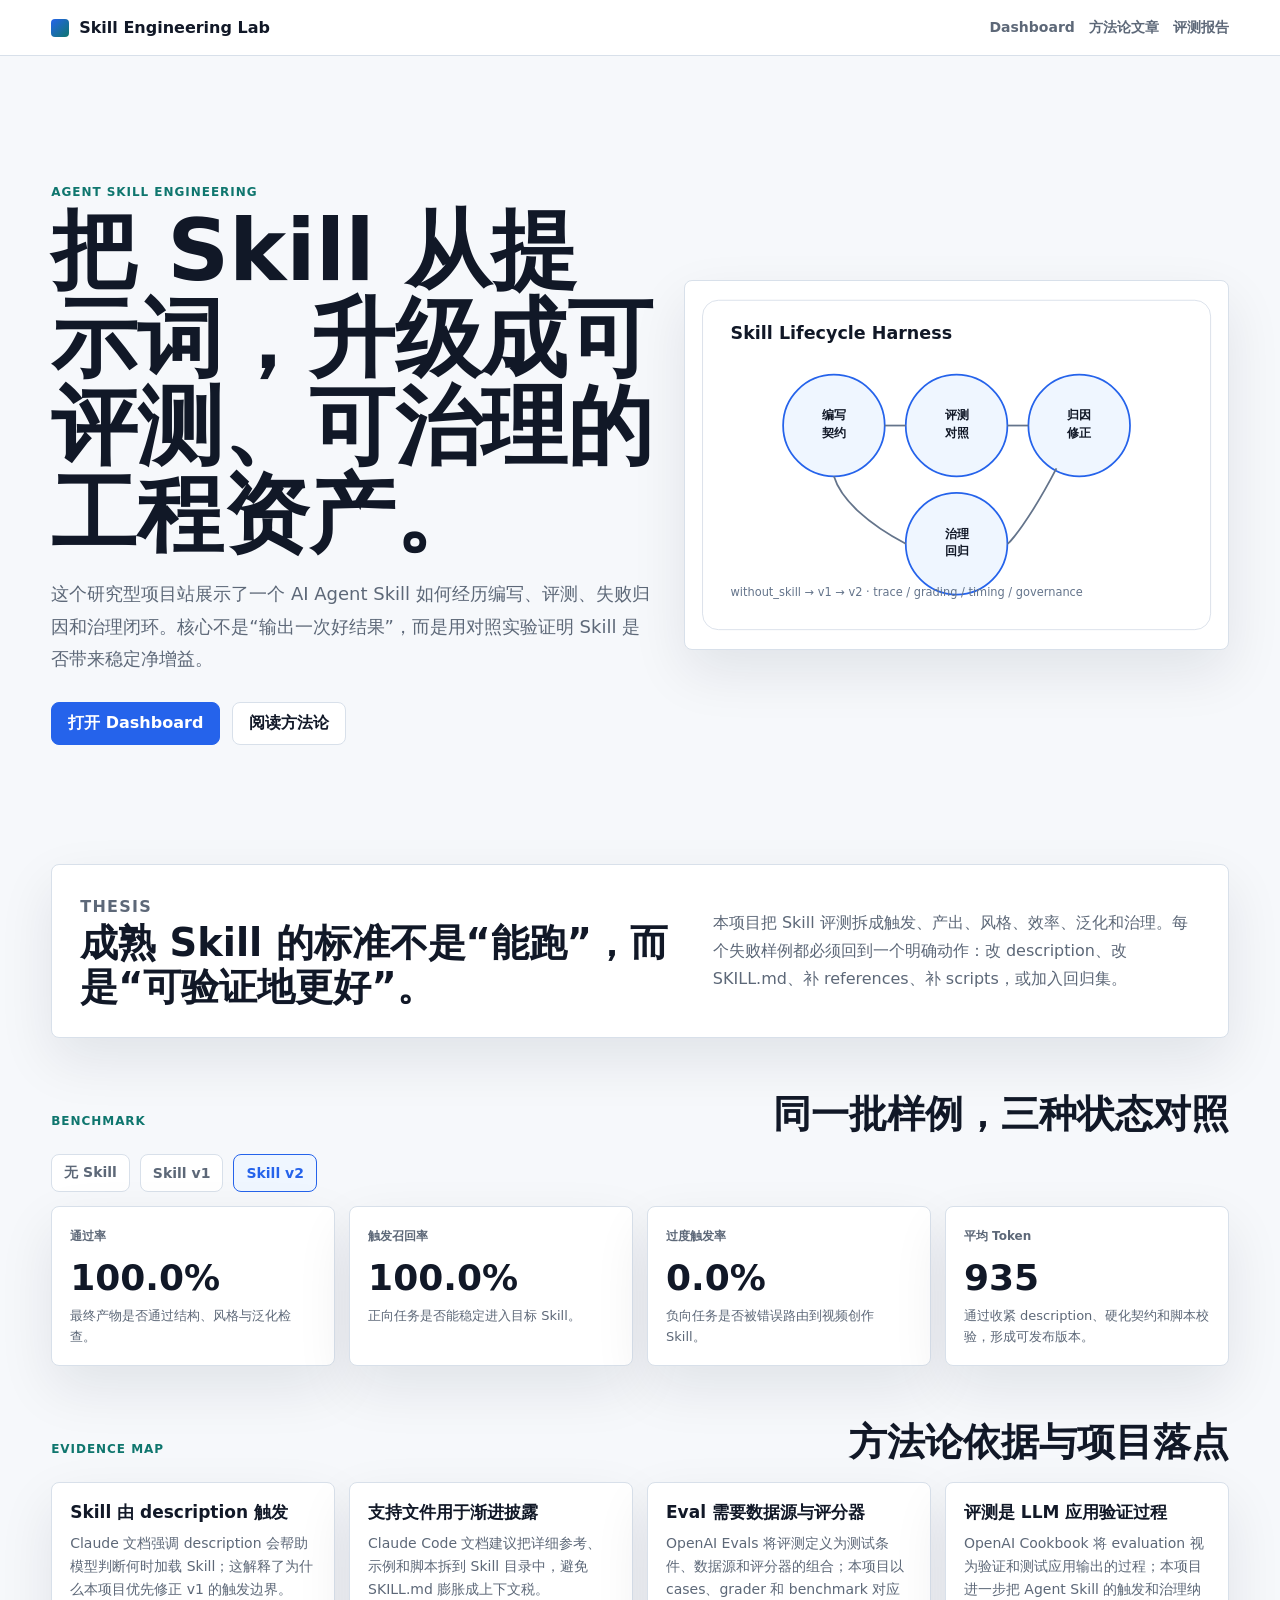
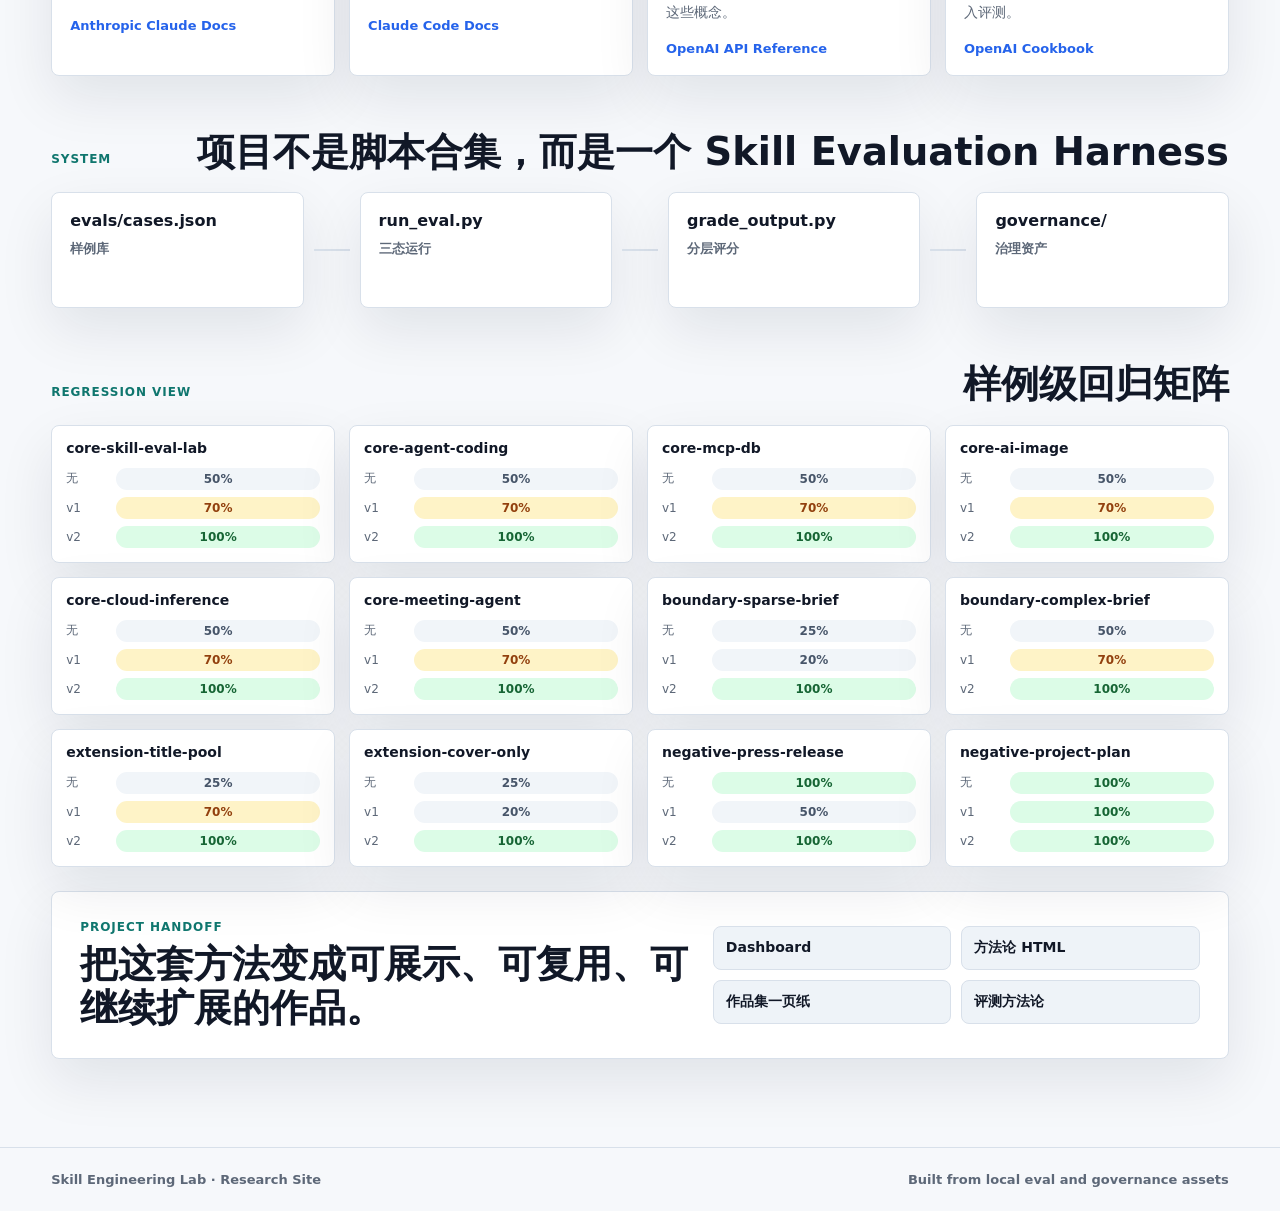
==== index.html @ 162568ef "Prepare Vercel static deployment" ====
<!doctype html>
<html lang="zh-CN">
  <head>
    <meta charset="utf-8" />
    <meta name="viewport" content="width=device-width, initial-scale=1" />
    <meta http-equiv="refresh" content="0; url=./site/index.html" />
    <title>Skill Engineering Lab</title>
    <style>
      :root {
        color-scheme: light;
        --bg: #f6f8fb;
        --ink: #111827;
        --muted: #5d6878;
        --line: #d8e0ea;
        --blue: #2563eb;
        --teal: #0f766e;
      }

      * {
        box-sizing: border-box;
      }

      body {
        min-height: 100vh;
        margin: 0;
        display: grid;
        place-items: center;
        padding: 32px;
        font-family:
          Inter, ui-sans-serif, system-ui, -apple-system, BlinkMacSystemFont,
          "Segoe UI", "PingFang SC", "Hiragino Sans GB", sans-serif;
        background:
          linear-gradient(135deg, rgba(37, 99, 235, 0.08), transparent 34%),
          linear-gradient(315deg, rgba(15, 118, 110, 0.1), transparent 42%),
          var(--bg);
        color: var(--ink);
      }

      main {
        width: min(680px, 100%);
        border: 1px solid var(--line);
        background: rgba(255, 255, 255, 0.92);
        padding: 36px;
        box-shadow: 0 22px 55px rgba(15, 23, 42, 0.09);
      }

      .eyebrow {
        margin: 0 0 14px;
        font-size: 12px;
        font-weight: 800;
        letter-spacing: 0.18em;
        text-transform: uppercase;
        color: var(--teal);
      }

      h1 {
        margin: 0;
        font-size: clamp(32px, 6vw, 56px);
        line-height: 1.02;
        letter-spacing: 0;
      }

      p {
        margin: 18px 0 0;
        color: var(--muted);
        font-size: 16px;
        line-height: 1.8;
      }

      a {
        display: inline-flex;
        align-items: center;
        justify-content: center;
        margin-top: 24px;
        min-height: 44px;
        padding: 0 18px;
        border: 1px solid var(--blue);
        background: var(--blue);
        color: #fff;
        font-weight: 800;
        text-decoration: none;
      }
    </style>
  </head>
  <body>
    <main>
      <p class="eyebrow">Agent Skill Engineering</p>
      <h1>Skill Engineering Lab</h1>
      <p>正在进入研究型项目站。若浏览器没有自动跳转，请点击下方入口。</p>
      <a href="./site/index.html">打开项目站点</a>
    </main>
  </body>
</html>
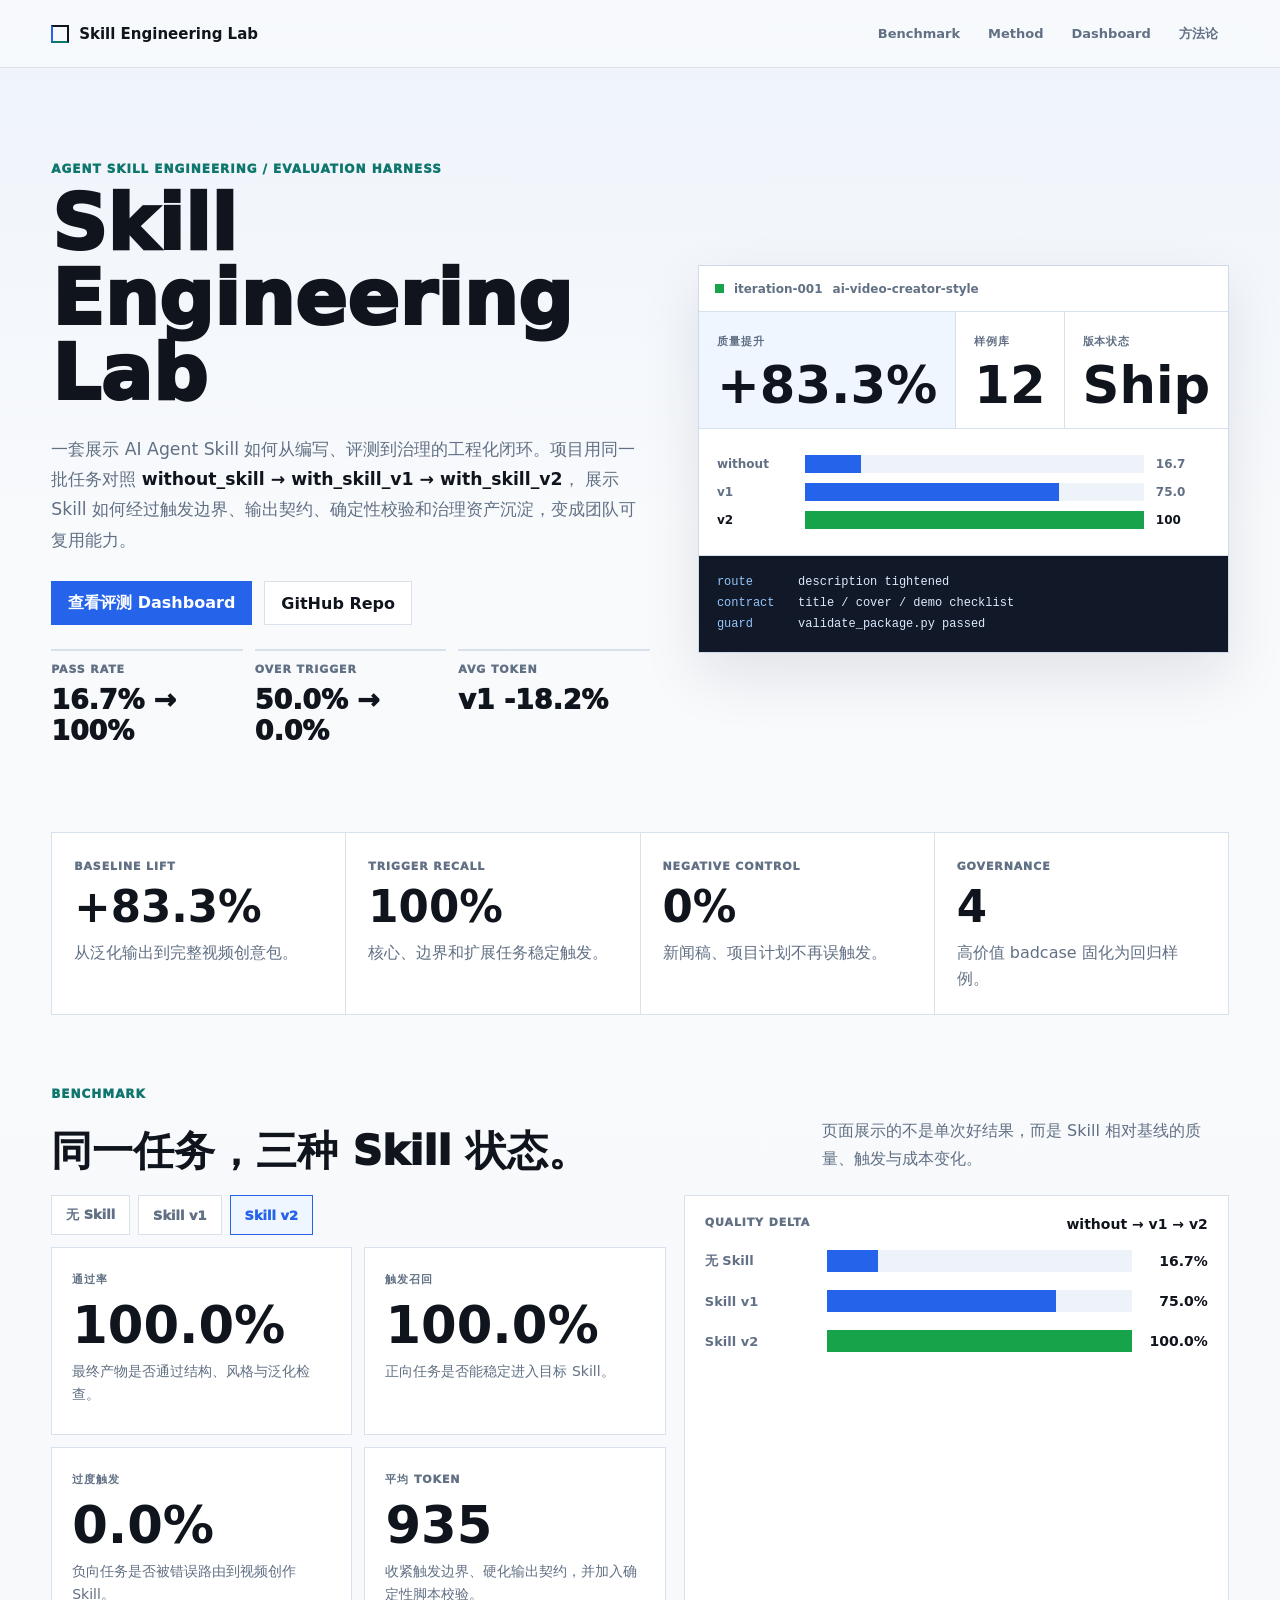
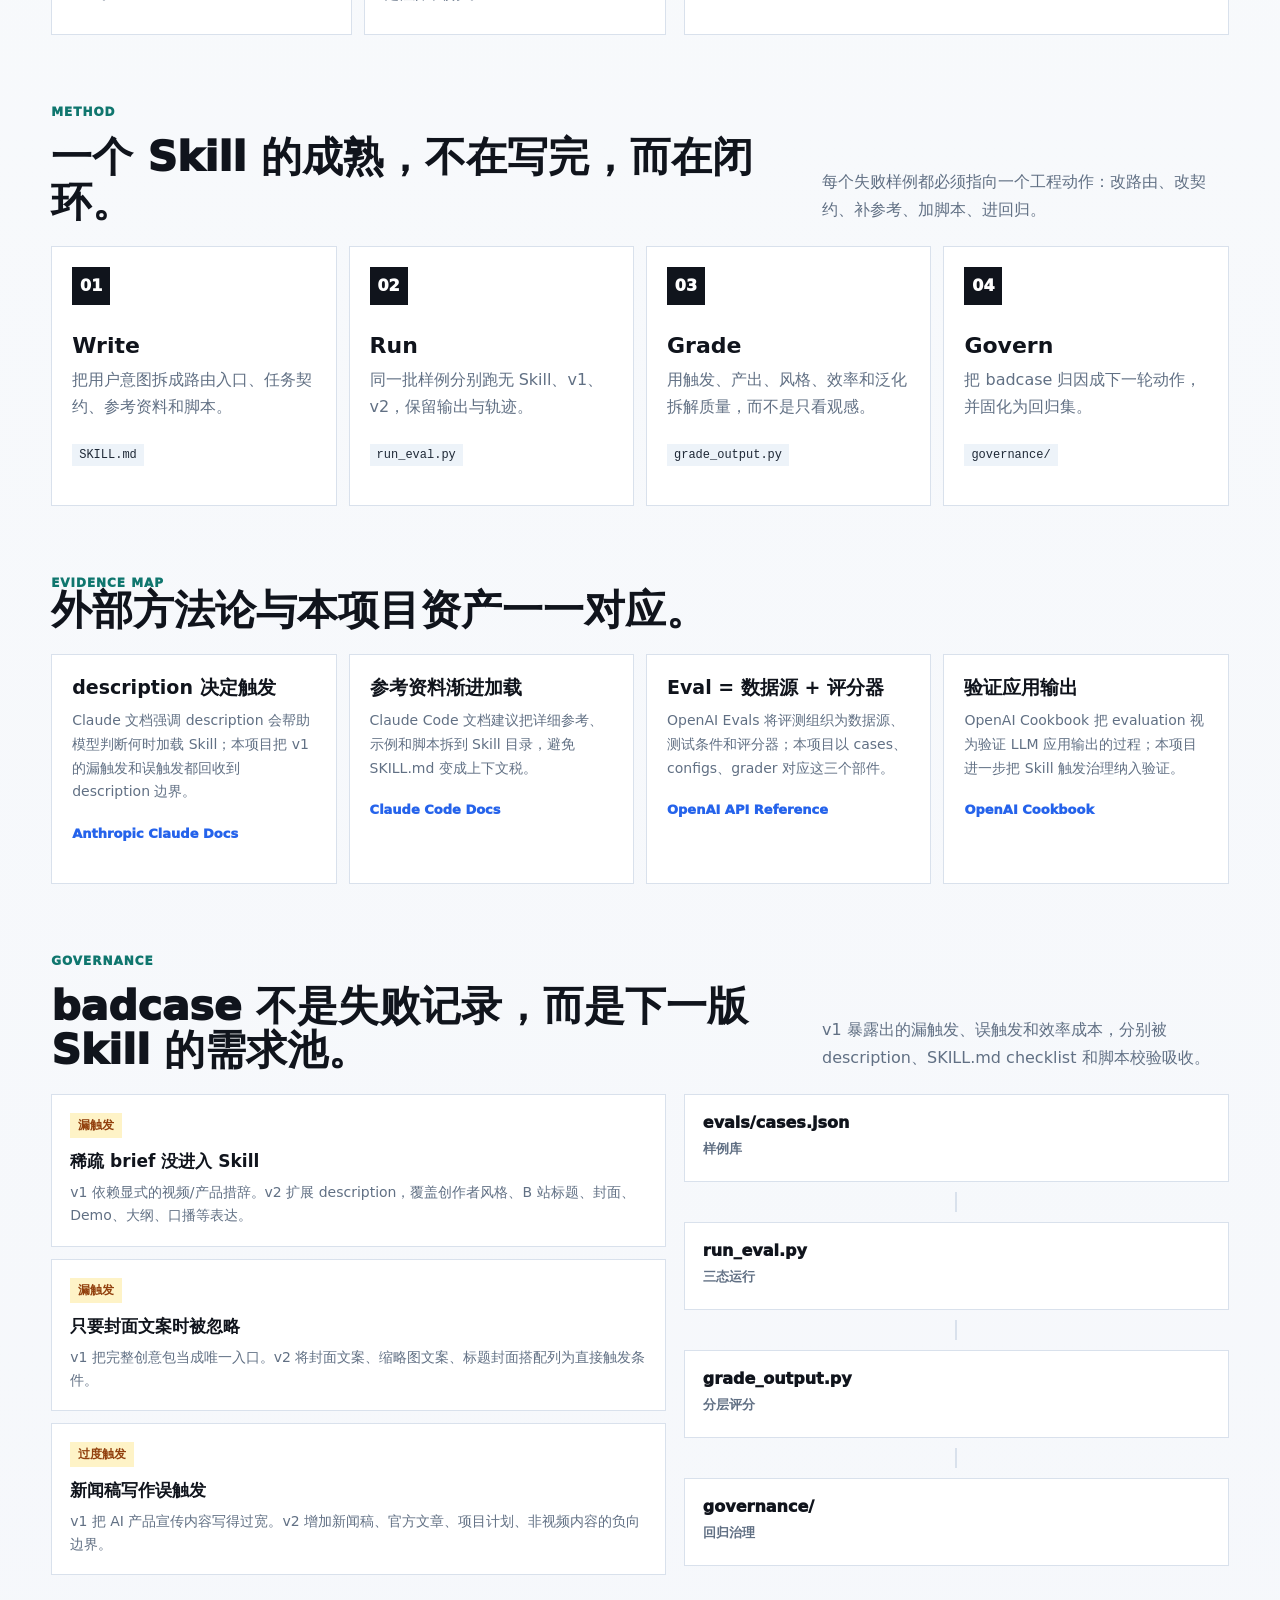
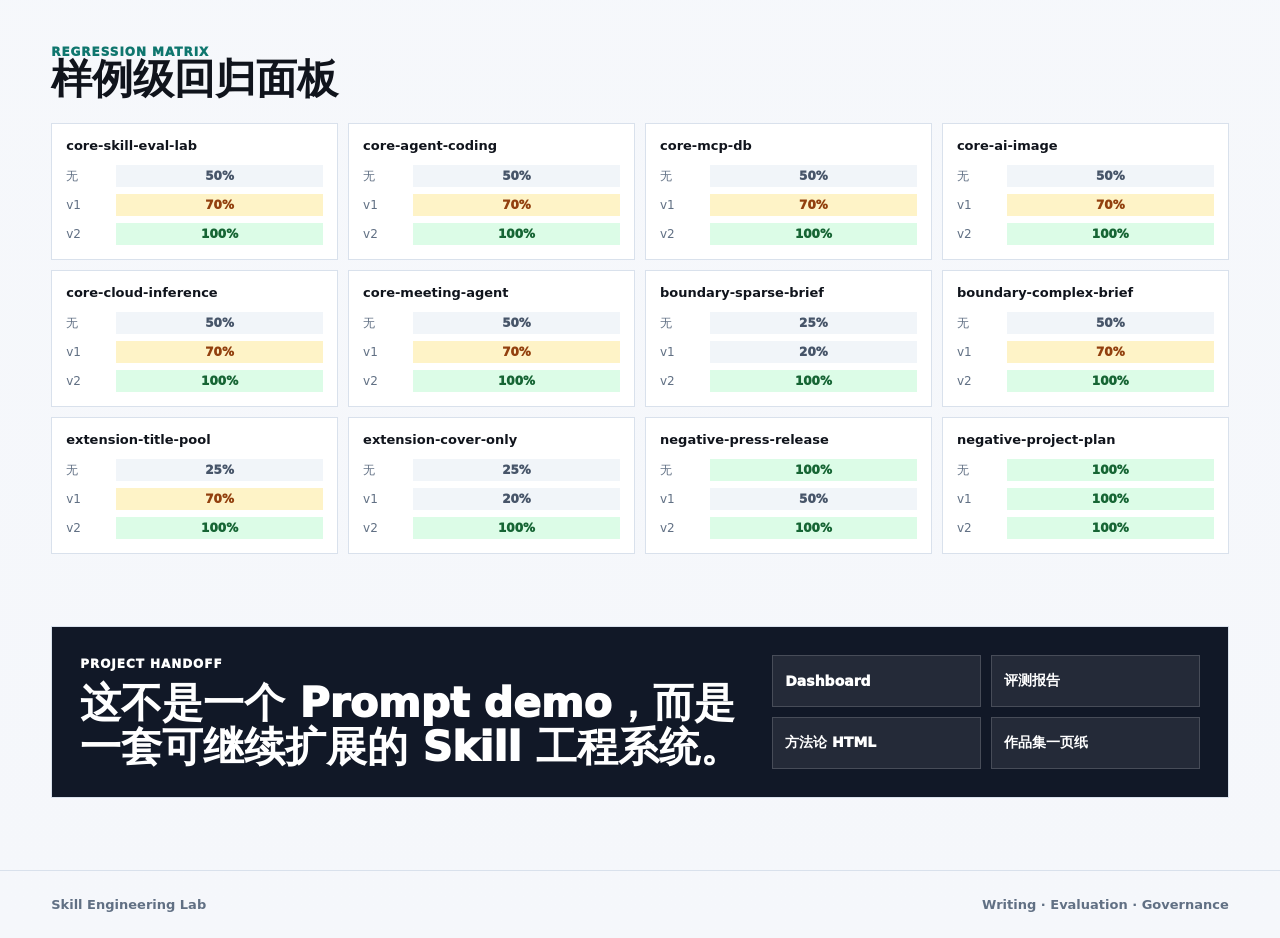
==== commit e755275f: "Fix clean URL asset paths" ====
--- a/index.html
+++ b/index.html
@@ -3,7 +3,7 @@
   <head>
     <meta charset="utf-8" />
     <meta name="viewport" content="width=device-width, initial-scale=1" />
-    <meta http-equiv="refresh" content="0; url=./site/index.html" />
+    <meta http-equiv="refresh" content="0; url=/site" />
     <title>Skill Engineering Lab</title>
     <style>
       :root {
@@ -87,7 +87,7 @@
       <p class="eyebrow">Agent Skill Engineering</p>
       <h1>Skill Engineering Lab</h1>
       <p>正在进入研究型项目站。若浏览器没有自动跳转，请点击下方入口。</p>
-      <a href="./site/index.html">打开项目站点</a>
+      <a href="/site">打开项目站点</a>
     </main>
   </body>
 </html>
